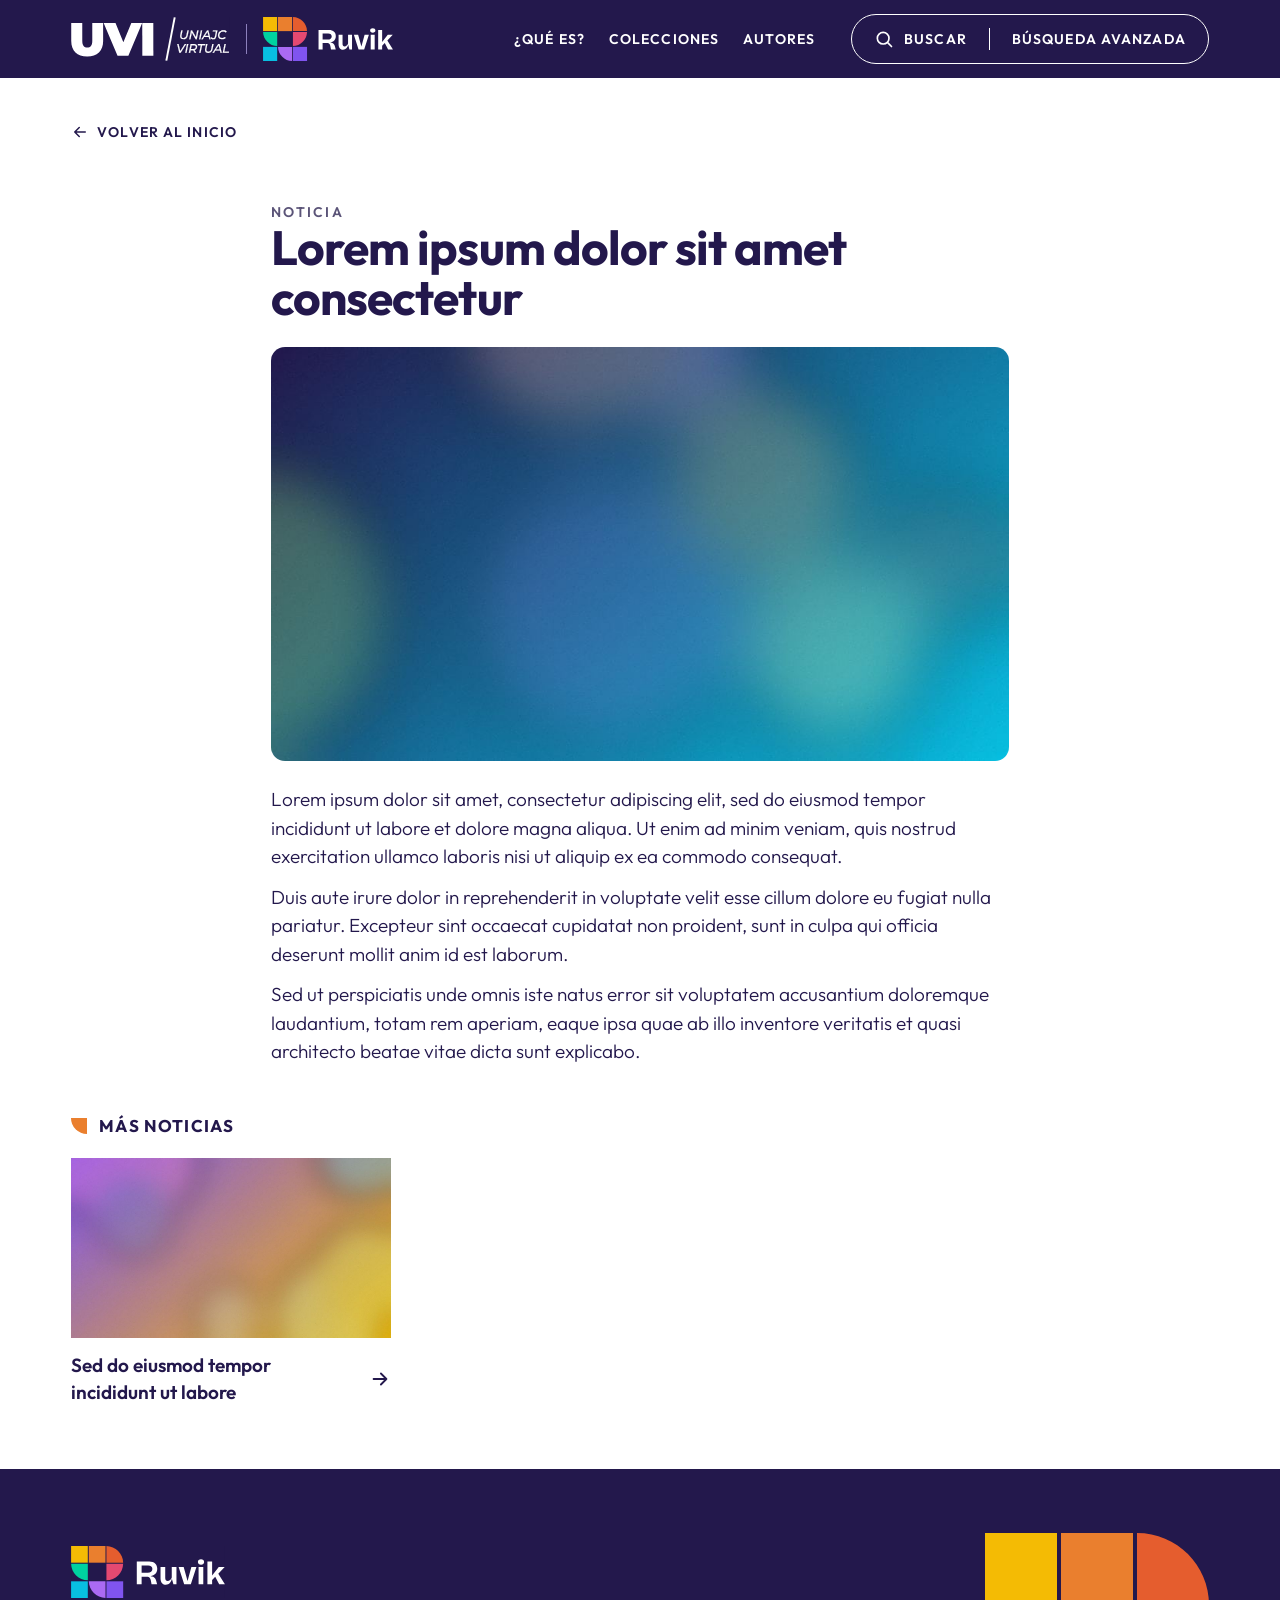
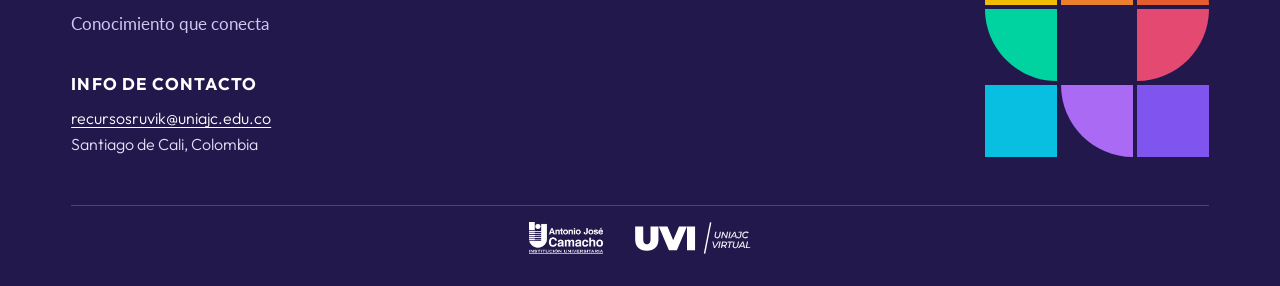
==== docs/articulo.html @ 5bba22bc "adding more views" ====
<!doctype html>
<html lang="es">
<head>
  <meta charset="utf-8">
  <meta name="viewport" content="width=device-width, initial-scale=1">
  <title>Artículo · RUVIK</title>
  <meta name="theme-color" content="#23184c">
  <link rel="icon" href="assets/img/mosaic-footer.svg" type="image/svg+xml">
  <link rel="preconnect" href="https://fonts.googleapis.com">
  <link rel="preconnect" href="https://fonts.gstatic.com" crossorigin>
  <link rel="stylesheet" href="https://fonts.googleapis.com/css2?family=Lato:wght@400&family=Outfit:wght@300;400;500;600;700&display=swap">
  <link rel="stylesheet" href="css/tokens.css">
  <link rel="stylesheet" href="css/base.css">
  <link rel="stylesheet" href="css/components.css">
  <link rel="stylesheet" href="css/layout.css">
  <link rel="stylesheet" href="css/paginas.css">
  <script src="js/recursos.js"></script>
  <script src="js/paginas.js" defer></script>
</head>
<body data-page="articulo">
  <a class="skip-link" href="#contenido">Saltar al contenido</a>
  <div id="slot-header"></div>

  <main class="page" id="contenido"><div id="articulo" style="display:contents"></div></main>

  <div id="slot-footer"></div>
</body>
</html>
---- docs/css/tokens.css ----
/* ==========================================================================
   RUVIK · Design tokens
   Fuente: Figma "RUVIK Home" → página Fundamentos (variables y estilos de texto).
   Los nombres siguen las variables de Figma: brand/navy → --brand-navy.
   ========================================================================== */

:root {
  /* ---------- Color · brand ---------- */
  --brand-navy: #23184c;
  --brand-violet: #8054ef;
  --brand-yellow: #f4bb04;
  --brand-mint: #00d2a0;
  --brand-cyan: #08bfe1;
  --brand-orange: #ea7f2e;
  --brand-pink: #e44971;
  --brand-lilac: #aa6af4;
  --brand-red-orange: #e55d2e;
  --brand-blue: #4a4cf4;

  /* ---------- Color · neutral ---------- */
  --neutral-white: #ffffff;
  --neutral-white-12: rgb(255 255 255 / 0.12);
  --neutral-divider: #dad4f0;
  --neutral-divider-dark: #4c3f86;
  --neutral-dot: #8c80bc;
  --neutral-text-secondary: #5b5478;
  --neutral-text-on-dark: #e6e0fa;
  --neutral-tagline: #cfc8f0;

  /* ---------- Color · surface ---------- */
  --surface-lilac: #f3f0fd;
  --surface-mosaic: #e9e4f9;

  /* ---------- Color · semantic aliases ---------- */
  --color-text: var(--brand-navy);
  --color-bg: var(--neutral-white);
  --color-accent: var(--brand-violet);
  --focus-ring: var(--brand-blue);          /* sobre fondos claros */
  --focus-ring-on-dark: var(--brand-yellow); /* sobre fondos oscuros */

  /* ---------- Tipografía · familias ---------- */
  --font-sans: "Outfit", system-ui, -apple-system, "Segoe UI", Roboto, sans-serif;
  --font-tagline: "Lato", system-ui, -apple-system, "Segoe UI", Roboto, sans-serif;

  /* ---------- Tipografía · pesos ---------- */
  --fw-light: 300;
  --fw-regular: 400;
  --fw-medium: 500;
  --fw-semibold: 600;
  --fw-bold: 700;

  /* ---------- Tipografía · estilos (tamaño / interlineado / tracking) ----------
     Figma expresa el letter-spacing en %, aquí en em (7% → .07em).
     Display/H1 escala de 40px (móvil) a 64px (≥1440). */
  --fs-display-h1: clamp(2.5rem, 1.4rem + 3.4vw, 4rem);      /* 64 */
  --lh-display-h1: 1.047;                                     /* 67/64 */
  --ls-display-h1: -0.02em;

  /* Título de recurso: 32px (móvil) a 48px (≥1440). Medido sobre capturas de Figma. */
  --fs-display-h2: clamp(2rem, 1.55rem + 1.4vw, 3rem);        /* 48 */
  --lh-display-h2: 1.15;
  --ls-display-h2: -0.02em;

  --fs-heading-collection: 1.3125rem;                         /* 21 */
  --lh-heading-collection: 1.4;                               /* 29.4 */
  --ls-heading-collection: 0.05em;

  --fs-heading-section: 1.0625rem;                            /* 17 */
  --lh-heading-section: 1.5rem;                               /* 24 */
  --ls-heading-section: 0.07em;

  --fs-heading-eyebrow: 0.875rem;                             /* 14 */
  --lh-heading-eyebrow: 1.25rem;                              /* 20 */
  --ls-heading-eyebrow: 0.16em;

  --fs-body-lead: clamp(1.0625rem, 1rem + 0.25vw, 1.1875rem); /* 19 */
  --lh-body-lead: 1.5;                                        /* 28.5 */

  --fs-body-tile: 1.25rem;                                    /* 20 */
  --lh-body-tile: 1.5rem;                                     /* 24 */

  --fs-body-card-title: 1.1875rem;                            /* 19 */
  --lh-body-card-title: 1.4;                                  /* 26.6 */

  --fs-body-faq: 1.0625rem;                                   /* 17 */
  --lh-body-faq: 1.4;                                         /* 23.8 */

  --fs-body-default: 1rem;                                    /* 16 */
  --lh-body-default: 1.4;                                     /* 22.4 */

  --fs-body-small: 0.875rem;                                  /* 14 */
  --lh-body-small: 1.4;                                       /* 19.6 */

  --fs-body-caption: 0.8125rem;                               /* 13 */
  --lh-body-caption: 1.45;

  --fs-body-contact: 1rem;                                    /* 16 */
  --lh-body-contact: 1.6;                                     /* 25.6 */

  --fs-body-tagline: 1.0625rem;                               /* 17 */
  --lh-body-tagline: 1.5rem;                                  /* 24 */

  --fs-label-button: 0.875rem;                                /* 14 */
  --lh-label-button: 1.25rem;                                 /* 20 */
  --ls-label-button: 0.08em;

  --fs-label-cta: 1rem;                                       /* 16 */
  --lh-label-cta: 1.4;                                        /* 22.4 */

  /* ---------- Espaciado ---------- */
  --space-4: 4px;
  --space-6: 6px;
  --space-8: 8px;
  --space-10: 10px;
  --space-12: 12px;
  --space-14: 14px;
  --space-16: 16px;
  --space-18: 18px;
  --space-20: 20px;
  --space-22: 22px;
  --space-24: 24px;
  --space-26: 26px;
  --space-28: 28px;
  --space-32: 32px;
  --space-36: 36px;
  --space-40: 40px;
  --space-44: 44px;
  --space-48: 48px;
  --space-56: 56px;
  --space-64: 64px;
  --space-72: 72px;

  /* ---------- Radios ---------- */
  --radius-14: 14px;
  --radius-32: 32px;
  --radius-150: 150px;
  --radius-pill: 999px;

  /* ---------- Layout ---------- */
  --container-max: 1280px;                           /* 1440 - 2 × 80 */
  --gutter: clamp(16px, 5.56vw, 80px);               /* 80px a 1440 */
  --section-pad-y: clamp(40px, 5vw, 72px);           /* 72px a 1440 */
  --header-control-h: 48px;

  /* Breakpoints (referencia; CSS no permite var() en @media):
     sm 640px · md 768px · lg 1024px · xl 1280px · xxl 1440px */

  /* ---------- Movimiento ---------- */
  --duration-fast: 0.2s;
  --duration-slide: 0.3s;
  --ease: ease;
  --tile-lift: -3px;
}
---- docs/css/base.css ----
/* ==========================================================================
   RUVIK · Base: reset, tipografía y utilidades
   ========================================================================== */

*,
*::before,
*::after {
  box-sizing: border-box;
}

* {
  margin: 0;
}

html {
  -webkit-text-size-adjust: 100%;
  text-size-adjust: 100%;
}

@media (prefers-reduced-motion: no-preference) {
  html {
    scroll-behavior: smooth;
  }
}

body {
  min-height: 100vh;
  font-family: var(--font-sans);
  font-weight: var(--fw-regular);
  font-size: var(--fs-body-default);
  line-height: var(--lh-body-default);
  color: var(--color-text);
  background: var(--color-bg);
  -webkit-font-smoothing: antialiased;
  -moz-osx-font-smoothing: grayscale;
  overflow-x: hidden;
}

body.is-locked {
  overflow: hidden;
}

img,
svg {
  display: block;
  max-width: 100%;
}

button {
  font: inherit;
  color: inherit;
  background: none;
  border: 0;
  padding: 0;
  cursor: pointer;
}

a {
  color: inherit;
  text-decoration: none;
}

ul,
ol {
  list-style: none;
  padding: 0;
}

h1,
h2,
h3,
h4 {
  font-size: inherit;
  font-weight: inherit;
  overflow-wrap: break-word;
}

[hidden] {
  display: none !important;
}

/* ---------- Foco accesible ---------- */
:focus-visible {
  outline: 3px solid var(--focus-ring);
  outline-offset: 3px;
}

.on-dark {
  --focus-ring: var(--focus-ring-on-dark);
}

/* ---------- Utilidades ---------- */
.container {
  width: 100%;
  max-width: calc(var(--container-max) + 2 * var(--gutter));
  margin-inline: auto;
  padding-inline: var(--gutter);
}

.visually-hidden {
  position: absolute !important;
  width: 1px;
  height: 1px;
  padding: 0;
  margin: -1px;
  overflow: hidden;
  clip: rect(0 0 0 0);
  white-space: nowrap;
  border: 0;
}

.skip-link {
  position: absolute;
  left: var(--space-16);
  top: -100px;
  z-index: 100;
  padding: var(--space-10) var(--space-18);
  border-radius: var(--radius-14);
  background: var(--brand-yellow);
  color: var(--brand-navy);
  font-weight: var(--fw-bold);
}

.skip-link:focus {
  top: var(--space-16);
}

/* ---------- Estilos de texto (Figma → clases) ---------- */
.t-display-h1 {
  font-weight: var(--fw-bold);
  font-size: var(--fs-display-h1);
  line-height: var(--lh-display-h1);
  letter-spacing: var(--ls-display-h1);
}

.t-display-h2 {
  font-weight: var(--fw-bold);
  font-size: var(--fs-display-h2);
  line-height: var(--lh-display-h2);
  letter-spacing: var(--ls-display-h2);
}

.t-heading-collection {
  font-weight: var(--fw-bold);
  font-size: var(--fs-heading-collection);
  line-height: var(--lh-heading-collection);
  letter-spacing: var(--ls-heading-collection);
  text-transform: uppercase;
}

.t-heading-section {
  font-weight: var(--fw-bold);
  font-size: var(--fs-heading-section);
  line-height: var(--lh-heading-section);
  letter-spacing: var(--ls-heading-section);
  text-transform: uppercase;
}

.t-heading-eyebrow {
  font-weight: var(--fw-semibold);
  font-size: var(--fs-heading-eyebrow);
  line-height: var(--lh-heading-eyebrow);
  letter-spacing: var(--ls-heading-eyebrow);
}

.t-body-lead {
  font-weight: var(--fw-light);
  font-size: var(--fs-body-lead);
  line-height: var(--lh-body-lead);
}

.t-body-tile {
  font-weight: var(--fw-semibold);
  font-size: var(--fs-body-tile);
  line-height: var(--lh-body-tile);
}

.t-body-card-title {
  font-weight: var(--fw-semibold);
  font-size: var(--fs-body-card-title);
  line-height: var(--lh-body-card-title);
}

.t-body-faq {
  font-weight: var(--fw-medium);
  font-size: var(--fs-body-faq);
  line-height: var(--lh-body-faq);
}

.t-body-default {
  font-weight: var(--fw-regular);
  font-size: var(--fs-body-default);
  line-height: var(--lh-body-default);
}

.t-body-small {
  font-weight: var(--fw-regular);
  font-size: var(--fs-body-small);
  line-height: var(--lh-body-small);
}

.t-body-caption {
  font-weight: var(--fw-regular);
  font-size: var(--fs-body-caption);
  line-height: var(--lh-body-caption);
}

.t-body-contact {
  font-weight: var(--fw-light);
  font-size: var(--fs-body-contact);
  line-height: var(--lh-body-contact);
}

.t-body-tagline {
  font-family: var(--font-tagline);
  font-weight: var(--fw-regular);
  font-size: var(--fs-body-tagline);
  line-height: var(--lh-body-tagline);
}

.t-label-button {
  font-weight: var(--fw-semibold);
  font-size: var(--fs-label-button);
  line-height: var(--lh-label-button);
  letter-spacing: var(--ls-label-button);
  text-transform: uppercase;
}

.t-label-cta {
  font-weight: var(--fw-bold);
  font-size: var(--fs-label-cta);
  line-height: var(--lh-label-cta);
}
---- docs/css/components.css ----
/* ==========================================================================
   RUVIK · Componentes (Figma → página Componentes)
   ========================================================================== */

/* ---------- Mosaic/Cell ----------
   Forma por modificador, color por clase c-*. */
.cell {
  aspect-ratio: 1;
  background: var(--cell-color, transparent);
}

.cell--tl { border-top-left-radius: var(--radius-pill); }
.cell--tr { border-top-right-radius: var(--radius-pill); }
.cell--br { border-bottom-right-radius: var(--radius-pill); }
.cell--bl { border-bottom-left-radius: var(--radius-pill); }

.c-navy       { --cell-color: var(--brand-navy); }
.c-violet     { --cell-color: var(--brand-violet); }
.c-yellow     { --cell-color: var(--brand-yellow); }
.c-mint       { --cell-color: var(--brand-mint); }
.c-cyan       { --cell-color: var(--brand-cyan); }
.c-orange     { --cell-color: var(--brand-orange); }
.c-pink       { --cell-color: var(--brand-pink); }
.c-lilac      { --cell-color: var(--brand-lilac); }
.c-red-orange { --cell-color: var(--brand-red-orange); }
.c-blue       { --cell-color: var(--brand-blue); }

/* Mosaico genérico en rejilla */
.mosaic {
  display: grid;
  grid-template-columns: repeat(var(--mosaic-cols, 3), var(--mosaic-cell, 1fr));
  gap: var(--mosaic-gap, var(--space-4));
}

/* ---------- Header/Button ---------- */
.header-btn {
  display: inline-flex;
  align-items: center;
  gap: var(--space-10);
  height: var(--header-control-h);
  color: var(--neutral-white);
  white-space: nowrap;
  transition: background-color var(--duration-fast) var(--ease);
}

.header-btn:hover {
  background-color: var(--neutral-white-12);
}

.header-btn__icon {
  flex-shrink: 0;
}

/* Type=Outlined */
.header-btn--outlined {
  padding-inline: var(--space-18);
  border: 1px solid var(--neutral-white);
  border-radius: var(--radius-14);
  background-color: var(--brand-navy);
}

.header-btn--outlined:hover {
  background-color: var(--neutral-white-12);
}

.header-btn--outlined:focus-visible {
  outline-offset: 4px;
}

/* Type=Segment (dentro de .search-group) */
.search-group {
  display: flex;
  align-items: center;
  border: 1px solid var(--neutral-white);
  border-radius: var(--radius-pill);
}

.search-group__divider {
  width: 1px;
  height: 22px;
  background: var(--neutral-white);
  flex-shrink: 0;
}

.header-btn--segment {
  padding-inline: var(--space-22);
}

.header-btn--segment:first-child {
  border-radius: var(--radius-pill) 0 0 var(--radius-pill);
}

.header-btn--segment:last-child {
  border-radius: 0 var(--radius-pill) var(--radius-pill) 0;
}

/* ---------- Button/CTA ----------
   Default: amarillo · Hover: blanco · Focus: anillo brand/blue. Sin desplazamiento. */
.btn-cta {
  display: inline-flex;
  align-items: center;
  height: 50px;
  padding-inline: var(--space-28);
  border-radius: var(--radius-pill);
  background: var(--brand-yellow);
  color: var(--brand-navy);
  white-space: nowrap;
  transition: background-color var(--duration-fast) var(--ease);
}

.btn-cta:hover {
  background: var(--neutral-white);
}

.btn-cta:focus-visible {
  outline-color: var(--brand-blue);
  outline-offset: 4px;
}

/* ---------- Section title ---------- */
.section-title {
  display: flex;
  align-items: flex-start;
  gap: var(--space-12);
  color: var(--brand-navy);
}

.section-title__marker {
  flex-shrink: 0;
  width: 16px;
  margin-top: 4px;
}

.section-title__text {
  flex: 1;
  min-width: 0;
}

/* ---------- Tile (Contenido sorpresa) ---------- */
.tile {
  display: flex;
  flex-direction: column;
  justify-content: space-between;
  min-height: 198px;
  padding: var(--space-22);
  overflow: hidden;
  transition: transform var(--duration-fast) var(--ease);
}

.tile:hover {
  transform: translateY(var(--tile-lift));
}

.tile:focus-visible {
  outline-color: var(--brand-blue);
  outline-offset: 3px;
}

.tile__icon {
  display: flex;
  align-items: center;
  justify-content: center;
  width: 40px;
  height: 40px;
  border-radius: var(--radius-pill);
  flex-shrink: 0;
}

.tile--violet {
  padding-inline: var(--space-26);
  background: var(--brand-violet);
  color: var(--neutral-white);
  border-top-right-radius: var(--radius-150);
}

.tile--violet .tile__icon {
  background: var(--neutral-white);
}

.tile--yellow {
  background: var(--brand-yellow);
  color: var(--brand-navy);
  border-bottom-left-radius: var(--radius-150);
}

.tile--yellow .tile__icon {
  align-self: flex-end;
}

.tile--mint {
  background: var(--brand-mint);
  color: var(--brand-navy);
  border-bottom-right-radius: var(--radius-150);
}

.tile--yellow .tile__icon,
.tile--mint .tile__icon {
  background: var(--brand-navy);
}

/* ---------- FAQ/Item ---------- */
.faq {
  border-top: 1px solid var(--neutral-divider);
}

.faq__item {
  border-bottom: 1px solid var(--neutral-divider);
}

.faq__button {
  display: flex;
  align-items: center;
  gap: var(--space-16);
  width: 100%;
  padding-block: var(--space-20);
  text-align: left;
  color: var(--brand-navy);
  transition: color var(--duration-fast) var(--ease);
}

.faq__button:hover {
  color: var(--brand-violet);
}

.faq__question {
  flex: 1;
  min-width: 0;
}

.faq__icon {
  flex-shrink: 0;
}

.faq__icon--minus,
.faq__button[aria-expanded="true"] .faq__icon--plus {
  display: none;
}

.faq__button[aria-expanded="true"] .faq__icon--minus {
  display: block;
}

.faq__answer {
  padding-bottom: var(--space-20);
  color: var(--neutral-text-secondary);
}

/* ---------- Card/News ---------- */
.card-news {
  display: flex;
  flex-direction: column;
  gap: var(--space-14);
  color: var(--brand-navy);
}

.card-news__image {
  --mosaic-cols: 3;
  background: var(--surface-mosaic);
}

img.card-news__image {
  display: block;
  width: 100%;
  height: auto;
  aspect-ratio: 16 / 9;
  object-fit: cover;
}

.card-news__row {
  display: flex;
  align-items: center;
  justify-content: space-between;
  gap: var(--space-12);
}

.card-news__title {
  flex: 1;
  min-width: 0;
  transition: color var(--duration-fast) var(--ease);
}

.arrow {
  position: relative;
  flex-shrink: 0;
  width: 22px;
  height: 22px;
}

.arrow img {
  position: absolute;
  inset: 0;
  transition: opacity var(--duration-fast) var(--ease), transform var(--duration-fast) var(--ease);
}

.arrow__hover {
  opacity: 0;
}

.card-news:hover .card-news__title,
.card-collection:hover .card-collection__title {
  color: var(--brand-violet);
}

.card-news:hover .arrow__default {
  opacity: 0;
}

.card-news:hover .arrow__hover {
  opacity: 1;
}

.card-news:hover .arrow img {
  transform: translateX(3px);
}

/* ---------- Card/Collection ----------
   Hover: solo el título cambia a brand/violet. */
.card-collection {
  display: flex;
  flex-direction: column;
  gap: var(--space-18);
  color: var(--brand-navy);
}

.card-collection__image {
  --mosaic-cols: 4;
  background: var(--surface-mosaic);
}

.card-collection__text {
  display: flex;
  flex-direction: column;
  gap: var(--space-6);
}

.card-collection__title {
  transition: color var(--duration-fast) var(--ease);
}

.card-collection__desc {
  color: var(--neutral-text-secondary);
}

/* ---------- Menú lateral ---------- */
.menu {
  position: fixed;
  inset: 0;
  z-index: 50;
}

.menu__scrim {
  position: absolute;
  inset: 0;
  width: 100%;
  background: var(--brand-navy);
  opacity: 0.6;
  cursor: default;
}

.menu__panel {
  position: absolute;
  inset-block: 0;
  left: 0;
  display: flex;
  flex-direction: column;
  gap: var(--space-24);
  width: min(400px, 100%);
  padding: var(--space-24) var(--space-32) var(--space-32);
  overflow-y: auto;
  background: var(--brand-navy);
  color: var(--neutral-white);
}

@media (prefers-reduced-motion: no-preference) {
  .menu:not([hidden]) .menu__panel {
    animation: menu-in var(--duration-slide) var(--ease);
  }

  .menu:not([hidden]) .menu__scrim {
    animation: scrim-in var(--duration-slide) var(--ease);
  }
}

@keyframes menu-in {
  from { transform: translateX(-24px); opacity: 0; }
}

@keyframes scrim-in {
  from { opacity: 0; }
}

.menu__top {
  display: flex;
  align-items: center;
  justify-content: space-between;
}

.menu__close {
  display: flex;
  align-items: center;
  justify-content: center;
  width: 44px;
  height: 44px;
  border: 1px solid var(--neutral-white);
  border-radius: var(--radius-14);
  transition: background-color var(--duration-fast) var(--ease);
}

.menu__close:hover {
  background: var(--neutral-white-12);
}

.menu__items {
  display: flex;
  flex-direction: column;
  gap: var(--space-4);
}

.menu__link {
  display: block;
  padding: var(--space-14) var(--space-16);
  border-radius: var(--radius-14);
  transition: background-color var(--duration-fast) var(--ease);
}

.menu__link:hover {
  background: var(--neutral-white-12);
}

button.menu__link {
  width: 100%;
  text-align: left;
}

/* ---------- Modal de búsqueda ----------
   Superficie blanca con radio 32, igual que las tarjetas del hero; el resultado
   vacío usa surface/lilac y un mosaico de marca. */
.search-modal {
  position: fixed;
  inset: 0;
  z-index: 60;
  display: flex;
  justify-content: center;
  align-items: flex-start;
  padding: var(--space-16);
  overflow-y: auto;
}

.search-modal__scrim {
  position: fixed;
  inset: 0;
  background: var(--brand-navy);
  opacity: 0.6;
}

.search-modal__dialog {
  position: relative;
  display: flex;
  flex-direction: column;
  gap: var(--space-20);
  width: min(720px, 100%);
  margin-top: clamp(0px, 10vh, 120px);
  padding: var(--space-20);
  border-radius: var(--radius-32);
  background: var(--neutral-white);
  color: var(--brand-navy);
}

@media (min-width: 640px) {
  .search-modal__dialog {
    padding: var(--space-28);
  }
}

@media (prefers-reduced-motion: no-preference) {
  .search-modal:not([hidden]) .search-modal__dialog {
    animation: search-in var(--duration-slide) var(--ease);
  }

  .search-modal:not([hidden]) .search-modal__scrim {
    animation: scrim-in var(--duration-slide) var(--ease);
  }
}

@keyframes search-in {
  from { transform: translateY(-12px); opacity: 0; }
}

.search-modal__top {
  display: flex;
  align-items: center;
  justify-content: space-between;
  gap: var(--space-16);
}

.search-modal__top .section-title {
  align-items: center;
}

.search-modal__top .section-title__marker {
  margin-top: 0;
}

.search-modal__close {
  display: flex;
  align-items: center;
  justify-content: center;
  flex-shrink: 0;
  width: 44px;
  height: 44px;
  border: 1px solid var(--neutral-divider);
  border-radius: var(--radius-14);
  transition: background-color var(--duration-fast) var(--ease);
}

.search-modal__close:hover {
  background: var(--surface-lilac);
}

.search-form {
  display: flex;
  flex-wrap: wrap;
  gap: var(--space-12);
}

.search-field {
  display: flex;
  flex: 1 1 220px;
  align-items: center;
  gap: var(--space-10);
  min-width: 0;
  height: 50px;
  padding-inline: var(--space-20);
  border: 1px solid var(--neutral-divider);
  border-radius: var(--radius-pill);
  background: var(--surface-lilac);
  cursor: text;
  transition: border-color var(--duration-fast) var(--ease);
}

.search-field:hover {
  border-color: var(--neutral-dot);
}

.search-field:focus-within {
  border-color: var(--brand-violet);
  outline: 3px solid var(--focus-ring);
  outline-offset: 2px;
}

.search-field img {
  flex-shrink: 0;
}

.search-field__input {
  flex: 1;
  min-width: 0;
  height: 100%;
  border: 0;
  background: transparent;
  color: var(--brand-navy);
  font-family: inherit;
}

.search-field__input:focus {
  outline: none;
}

.search-field__input::placeholder {
  color: var(--neutral-text-secondary);
  opacity: 1;
}

.search-field__input::-webkit-search-cancel-button {
  cursor: pointer;
}

.search-form .btn-cta {
  justify-content: center;
  flex: 0 0 auto;
}

/* En superficie clara, el hover blanco del CTA no contrasta: se usa navy */
.search-form .btn-cta:hover {
  background: var(--brand-navy);
  color: var(--neutral-white);
}

@media (max-width: 479px) {
  .search-form .btn-cta {
    flex: 1 1 100%;
  }

  .search-result__body {
    flex-direction: column;
    align-items: flex-start;
    gap: var(--space-14);
  }
}

.search-modal__hint {
  margin-top: calc(-1 * var(--space-8));
  padding-inline: var(--space-20);
  color: var(--neutral-text-secondary);
}

.search-modal__hint.is-error {
  color: var(--brand-red-orange);
}

.search-result__body {
  display: flex;
  align-items: center;
  gap: var(--space-20);
  padding: var(--space-20);
  border-radius: var(--radius-14);
  background: var(--surface-lilac);
}

.search-result__mosaic {
  --mosaic-cols: 2;
  --mosaic-cell: 28px;
  flex-shrink: 0;
}

.search-result__text {
  display: flex;
  flex-direction: column;
  gap: var(--space-4);
  min-width: 0;
}

.search-result__title {
  overflow-wrap: anywhere;
}

.search-result__query {
  color: var(--brand-violet);
}

.search-result__desc {
  color: var(--neutral-text-secondary);
}

@media (prefers-reduced-motion: no-preference) {
  .search-result__body:not([hidden]) {
    animation: search-in var(--duration-fast) var(--ease);
  }
}
---- docs/css/layout.css ----
/* ==========================================================================
   RUVIK · Layout de la Home y responsive (mobile-first)
   Breakpoints: sm 640 · md 768 · lg 1024 · xl 1280
   El diseño de Figma (1440) corresponde al tramo ≥1280.
   ========================================================================== */

/* ---------- Header ---------- */
.site-header {
  background: var(--brand-navy);
  color: var(--neutral-white);
}

.site-header__inner {
  display: flex;
  align-items: center;
  justify-content: space-between;
  gap: var(--space-12);
  padding-block: var(--space-14);
}

.site-header__left {
  display: flex;
  align-items: center;
  gap: var(--space-12);
  min-width: 0;
}

.site-header__logos {
  display: flex;
  align-items: center;
  gap: var(--space-16);
}

.site-header__logos img {
  height: 40px;
  width: auto;
}

.site-header__divider {
  width: 1px;
  height: 30px;
  background: var(--neutral-dot);
}

/* Móvil: botones solo con icono, sólo logo RUVIK, búsqueda avanzada al menú */
.site-header__logo-uniajc,
.site-header__divider,
.search-group__advanced,
.search-group__divider {
  display: none;
}

.header-btn__label {
  position: absolute;
  width: 1px;
  height: 1px;
  overflow: hidden;
  clip: rect(0 0 0 0);
  white-space: nowrap;
}

.site-header .header-btn--outlined,
.site-header .header-btn--segment {
  --header-control-h: 44px;
  justify-content: center;
  width: 44px;
  padding-inline: 0;
}

.site-header .header-btn--segment {
  border-radius: var(--radius-pill);
}

.search-group {
  border-radius: var(--radius-pill);
}

@media (min-width: 640px) {
  .site-header__left {
    gap: var(--space-20);
  }

  .site-header__logos img {
    height: 44px;
  }

  .header-btn__label {
    position: static;
    width: auto;
    height: auto;
    overflow: visible;
    clip: auto;
  }

  .site-header .header-btn--outlined,
  .site-header .header-btn--segment {
    --header-control-h: 48px;
    width: auto;
  }

  .site-header .header-btn--outlined {
    padding-inline: var(--space-18);
  }

  .site-header .header-btn--segment {
    padding-inline: var(--space-22);
  }
}

@media (min-width: 1024px) {
  .site-header__logo-uniajc,
  .site-header__divider,
  .search-group__advanced,
  .search-group__divider {
    display: block;
  }

  .search-group__advanced {
    display: inline-flex;
  }

  .site-header .header-btn--segment:first-child {
    border-radius: var(--radius-pill) 0 0 var(--radius-pill);
  }

  .site-header .header-btn--segment:last-child {
    border-radius: 0 var(--radius-pill) var(--radius-pill) 0;
  }

  .menu__item--mobile {
    display: none;
  }
}

/* ---------- Hero + Contenido sorpresa ---------- */
.hero-section {
  display: grid;
  grid-template-columns: minmax(0, 1fr);
  gap: var(--space-24);
  padding-top: var(--space-32);
}

/* Hero (carrusel) */
.hero {
  --hero-cell: 52px;
  --mosaic-cell: var(--hero-cell);
  --mosaic-gap: var(--space-6);
  position: relative;
  display: flex;
  flex-direction: column;
  overflow: hidden;
  border-radius: var(--radius-32);
  background: var(--brand-navy);
  color: var(--neutral-white);
}

.hero__body {
  display: flex;
  flex: 1;
  flex-direction: column;
  justify-content: center;
  gap: var(--space-32);
  min-width: 0;
  padding: var(--space-40) var(--space-24) var(--space-24);
}

/* Las diapositivas se apilan en la misma celda: la altura es la de la mayor */
.hero__slides {
  display: grid;
}

.hero__slide {
  grid-area: 1 / 1;
  display: flex;
  flex-direction: column;
  align-items: flex-start;
  gap: var(--space-32);
  opacity: 0;
  visibility: hidden;
  transition:
    opacity var(--duration-slide) var(--ease),
    visibility 0s linear var(--duration-slide);
}

.hero__slide.is-active {
  opacity: 1;
  visibility: visible;
  transition: opacity var(--duration-slide) var(--ease);
}

.hero__copy {
  display: flex;
  flex-direction: column;
  gap: var(--space-22);
}

.hero__titleblock {
  display: flex;
  flex-direction: column;
  gap: var(--space-18);
}

.hero__eyebrow {
  display: flex;
  align-items: center;
  gap: var(--space-10);
  color: var(--brand-lilac);
}

.hero__marker {
  width: 14px;
  height: 14px;
  background: var(--brand-yellow);
  border-top-right-radius: var(--radius-pill);
}

.hero__text {
  color: var(--neutral-text-on-dark);
  max-width: 34ch;
}

.hero__dots {
  display: flex;
  align-items: center;
  gap: var(--space-8);
}

/* Área táctil de 24px con punto visual de 10px */
.hero__dot {
  position: relative;
  width: 10px;
  height: 10px;
  border-radius: var(--radius-pill);
  background: var(--neutral-dot);
  transition: width var(--duration-slide) var(--ease), background-color var(--duration-slide) var(--ease);
}

.hero__dot::before {
  content: "";
  position: absolute;
  inset: -7px -3px;
}

.hero__dot:hover {
  background: var(--neutral-text-on-dark);
}

.hero__dot[aria-current="true"] {
  width: 32px;
  background: var(--brand-yellow);
}

.hero__mosaics {
  display: grid;
  align-self: flex-end;
  flex-shrink: 0;
}

.hero__mosaic {
  grid-area: 1 / 1;
  opacity: 0;
  transition: opacity var(--duration-slide) var(--ease);
}

.hero__mosaic.is-active {
  opacity: 1;
}

/* Contenido sorpresa */
.surprise {
  display: flex;
  flex-direction: column;
  gap: var(--space-20);
  padding: var(--space-20);
  border-radius: var(--radius-32);
  background: var(--surface-lilac);
}

.surprise__heading {
  display: flex;
  flex-direction: column;
  gap: var(--space-4);
}

.surprise__sub {
  color: var(--neutral-text-secondary);
}

.surprise__tiles {
  display: grid;
  grid-template-columns: repeat(2, minmax(0, 1fr));
  gap: var(--space-6);
}

.tile--violet {
  grid-column: 1 / -1;
}

@media (max-width: 399px) {
  .tile--yellow,
  .tile--mint {
    padding: var(--space-16);
  }

  .tile .t-body-tile {
    font-size: 1.125rem;
  }
}

@media (min-width: 640px) {
  .hero {
    --hero-cell: 64px;
    flex-direction: row;
    align-items: flex-end;
    min-height: 420px;
  }

  .hero__body {
    gap: var(--space-44);
    padding: var(--space-48) var(--space-24) var(--space-48) var(--space-40);
  }

  .surprise {
    padding: var(--space-28);
  }
}

@media (min-width: 1024px) {
  .hero-section {
    grid-template-columns: minmax(0, 749fr) minmax(0, 507fr);
  }

  .hero {
    --hero-cell: clamp(56px, 6.1vw, 88px);
    min-height: 526px;
  }

  .hero__body {
    padding: var(--space-56) var(--space-24) var(--space-56) var(--space-56);
  }
}

/* ---------- FAQ · Noticias · Experiencias ---------- */
.content-grid {
  display: grid;
  grid-template-columns: minmax(0, 1fr);
  gap: var(--space-48) var(--space-40);
  padding-block: var(--section-pad-y);
}

.content-block {
  display: flex;
  flex-direction: column;
  gap: var(--space-20);
}

.card-list {
  display: grid;
  gap: var(--space-28);
}

@media (min-width: 640px) {
  .content-grid {
    grid-template-columns: repeat(2, minmax(0, 1fr));
  }

  .content-block--faq {
    grid-column: 1 / -1;
  }

  /* Alinea las tarjetas aunque un título ocupe dos líneas */
  .content-block .section-title {
    min-height: 48px;
  }

  .content-block--faq .section-title {
    min-height: 0;
  }
}

@media (min-width: 1280px) {
  .content-grid {
    grid-template-columns: minmax(0, 353fr) minmax(0, 423.5fr) minmax(0, 423.5fr);
  }

  .content-block--faq {
    grid-column: auto;
  }

  .content-block--faq .section-title {
    min-height: 48px;
  }
}

/* ---------- Colecciones ---------- */
.collections {
  padding-block: var(--section-pad-y);
  background: var(--surface-lilac);
}

.collections .container {
  display: flex;
  flex-direction: column;
  gap: var(--space-20);
}

.collections__grid {
  display: grid;
  grid-template-columns: minmax(0, 1fr);
  gap: var(--space-40) var(--space-32);
}

@media (min-width: 768px) {
  .collections__grid {
    grid-template-columns: repeat(2, minmax(0, 1fr));
  }
}

/* ---------- Footer ---------- */
.site-footer {
  background: var(--brand-navy);
  color: var(--neutral-white);
}

.site-footer__main {
  display: flex;
  flex-direction: column;
  gap: var(--space-40);
  padding-top: var(--space-48);
  padding-bottom: var(--space-40);
}

.site-footer__info {
  display: flex;
  flex-direction: column;
  gap: var(--space-36);
}

.site-footer__brand {
  display: flex;
  flex-direction: column;
  gap: var(--space-14);
}

.site-footer__brand img {
  width: 154px;
  height: auto;
}

.site-footer__tagline {
  color: var(--neutral-tagline);
}

.site-footer__contact {
  display: flex;
  flex-direction: column;
  gap: var(--space-10);
}

.site-footer__lines {
  display: flex;
  flex-direction: column;
  font-style: normal;
  color: var(--neutral-text-on-dark);
}

.site-footer__mail {
  color: var(--neutral-white);
  text-decoration: underline;
  text-underline-offset: 3px;
  overflow-wrap: anywhere;
}

.site-footer__mail:hover {
  color: var(--brand-yellow);
}

.site-footer__mosaic {
  width: 152px;
  height: auto;
  align-self: flex-start;
}

.site-footer__bottom {
  padding-bottom: var(--space-32);
}

.site-footer__logos {
  display: flex;
  flex-wrap: wrap;
  align-items: center;
  justify-content: center;
  gap: var(--space-24) var(--space-32);
  padding-top: var(--space-16);
  border-top: 1px solid var(--neutral-divider-dark);
}

.site-footer__logos img {
  height: 32px;
  width: auto;
}

@media (min-width: 768px) {
  .site-footer__main {
    flex-direction: row;
    align-items: flex-end;
    justify-content: space-between;
    padding-top: var(--space-64);
    padding-bottom: var(--space-48);
  }

  .site-footer__mosaic {
    width: 188px;
    align-self: auto;
  }
}

@media (min-width: 1024px) {
  .site-footer__mosaic {
    width: 224px;
  }
}
---- docs/css/paginas.css ----
/* ==========================================================================
   RUVIK · Páginas internas (Búsqueda, Recurso, Visualizador)
   Reutiliza tokens.css, base.css y components.css. Solo agrega lo propio de estas vistas.
   ========================================================================== */

.muted { color: var(--neutral-text-secondary); }

main.page { padding-block: var(--space-32) var(--section-pad-y); display: flex; flex-direction: column; gap: var(--space-48); }

.page-top, .viewer-head { display: flex; flex-direction: column; gap: var(--space-12); }

.back-link {
  display: inline-flex; align-items: center; gap: var(--space-8);
  align-self: flex-start; min-height: 44px; color: var(--brand-navy);
}
.back-link:hover { color: var(--brand-violet); }
.back-link__icon { transform: rotate(180deg); }

.link-quiet { color: var(--brand-navy); text-decoration: underline; text-underline-offset: 4px; }
.link-quiet:hover { color: var(--brand-violet); }

/* Botones sobre fondo claro */
.btn-cta--violet { background: var(--brand-violet); color: var(--neutral-white); }
.btn-cta--violet:hover { background: var(--brand-navy); }
.btn-cta--navy { background: var(--brand-navy); color: var(--neutral-white); }
.btn-cta--navy:hover { background: var(--brand-violet); }
.btn-cta--violet:focus-visible, .btn-cta--navy:focus-visible { outline-color: var(--brand-blue); }

.btn-outline {
  display: inline-flex; align-items: center; justify-content: center;
  min-height: 44px; padding-inline: var(--space-20);
  border: 1px solid var(--brand-navy); border-radius: var(--radius-pill);
  color: var(--brand-navy); background: var(--neutral-white);
  transition: background-color var(--duration-fast) var(--ease);
}
.btn-outline:hover { background: var(--surface-lilac); }

.badge {
  display: inline-flex; align-items: center; min-height: 32px; padding-inline: var(--space-12);
  border-radius: var(--radius-pill); background: var(--brand-mint); color: var(--brand-navy);
  font-weight: var(--fw-semibold);
}

.panel { padding: var(--space-24); border-radius: var(--radius-14); background: var(--surface-lilac); display: flex; flex-direction: column; gap: var(--space-16); }
.prose { display: flex; flex-direction: column; gap: var(--space-12); max-width: 70ch; }

/* ---------- Búsqueda ---------- */
.search-page-head { display: flex; flex-direction: column; gap: var(--space-20); }
.search-bar { display: flex; flex-wrap: wrap; gap: var(--space-12); }
.search-bar .btn-cta { background: var(--brand-yellow); }
.search-bar .btn-cta:hover { background: var(--brand-navy); color: var(--neutral-white); }

.results-layout { display: grid; gap: var(--space-32); }
@media (min-width: 900px) { .results-layout { grid-template-columns: 280px 1fr; align-items: start; } }

.filters { display: flex; flex-direction: column; gap: var(--space-16); }
.filters label { display: flex; flex-direction: column; gap: var(--space-6); }
.select {
  height: 48px; padding-inline: var(--space-14); border: 1px solid var(--neutral-divider);
  border-radius: var(--radius-14); background: var(--neutral-white); color: var(--brand-navy); font: inherit;
}
.select:hover { border-color: var(--neutral-dot); }
.filters__clear { align-self: flex-start; }

.results-head { display: flex; align-items: center; justify-content: space-between; margin-bottom: var(--space-20); }

.card-result { gap: var(--space-8); }
.card-result .card-news__image { --mosaic-cell: 1fr; max-height: 220px; overflow: hidden; }
.card-result .card-news__image .cell { aspect-ratio: auto; height: 100%; min-height: 56px; }
.card-result__meta, .card-result__faculty { color: var(--neutral-text-secondary); }
.results-grid { display: grid; gap: var(--space-32) var(--space-24); grid-template-columns: repeat(auto-fill, minmax(240px, 1fr)); }

.empty {
  display: flex; flex-wrap: wrap; align-items: center; gap: var(--space-20);
  margin-top: var(--space-16); padding: var(--space-20); border-radius: var(--radius-14); background: var(--surface-lilac);
}
.empty > div:not(.mosaic) { flex: 1 1 260px; display: flex; flex-direction: column; gap: var(--space-4); }
.empty__mosaic { --mosaic-cols: 2; --mosaic-cell: 28px; flex-shrink: 0; }
.empty__q { color: var(--brand-violet); }

/* ---------- Recurso ---------- */
.resource-hero { display: grid; gap: var(--space-32); }
@media (min-width: 900px) { .resource-hero { grid-template-columns: minmax(280px, 440px) 1fr; align-items: start; gap: var(--space-56); } }
.resource-hero__image { --mosaic-cols: 3; align-self: start; --mosaic-gap: var(--space-4); background: var(--surface-mosaic); width: 100%; }
.resource-hero__info { display: flex; flex-direction: column; gap: var(--space-20); }
.resource-hero__type { color: var(--neutral-text-secondary); text-transform: uppercase; }
.resource-hero__title { font-size: clamp(2rem, 1.2rem + 2.4vw, 3rem); }
.resource-hero__actions { display: flex; flex-wrap: wrap; align-items: center; gap: var(--space-20); }

.chips { display: flex; flex-wrap: wrap; gap: var(--space-8); }
.chip { display: inline-flex; align-items: center; min-height: 32px; padding-inline: var(--space-12); border: 1px solid var(--neutral-divider-dark); border-radius: var(--radius-pill); color: var(--brand-navy); }
.chip:hover { background: var(--surface-lilac); border-color: var(--brand-violet); }

.panels { display: grid; gap: var(--space-24); }
@media (min-width: 900px) { .panels { grid-template-columns: 1fr 1fr; } }

.ficha-grid { display: grid; gap: var(--space-32); }
@media (min-width: 900px) { .ficha-grid { grid-template-columns: 1.4fr 1fr; align-items: start; } }
.ficha-block { display: flex; flex-direction: column; gap: var(--space-16); }
.ficha { display: flex; flex-direction: column; }
.ficha__row { display: grid; grid-template-columns: 130px 1fr; gap: var(--space-12); padding-block: var(--space-10); border-bottom: 1px solid var(--neutral-divider); }
.ficha__row dt { color: var(--neutral-text-secondary); }
.ficha__row dd { margin: 0; overflow-wrap: anywhere; }

main.page section.container:not(.resource-hero):not(.panels):not(.ficha-grid) { display: flex; flex-direction: column; gap: var(--space-20); }

.comment-form { display: flex; flex-wrap: wrap; gap: var(--space-12); align-items: flex-start; }
.comment-form__field {
  flex: 1 1 320px; min-height: 96px; padding: var(--space-14) var(--space-20);
  border: 1px solid var(--neutral-divider); border-radius: var(--radius-14); background: var(--surface-lilac);
  color: var(--brand-navy); font: inherit; resize: vertical;
}
.comment-form__field:focus { outline: 3px solid var(--focus-ring); outline-offset: 2px; border-color: var(--brand-violet); }
.comments { display: flex; flex-direction: column; gap: var(--space-12); }
.comment { padding: var(--space-16); border-radius: var(--radius-14); background: var(--surface-lilac); }

.related { display: grid; gap: var(--space-24); grid-template-columns: repeat(auto-fill, minmax(240px, 320px)); }

/* ---------- Visualizador ---------- */
.viewer { display: grid; gap: var(--space-24); }
@media (min-width: 1024px) { .viewer { grid-template-columns: 1fr 360px; align-items: start; } }
.viewer__main { display: flex; flex-direction: column; gap: var(--space-12); min-width: 0; }
.viewer__bar { display: flex; flex-wrap: wrap; align-items: center; gap: var(--space-10); }
.viewer__stage {
  position: relative; width: 100%; aspect-ratio: 16 / 10; min-height: 360px;
  border-radius: var(--radius-14); overflow: hidden; background: var(--surface-mosaic);
}
.viewer__stage:fullscreen { aspect-ratio: auto; border-radius: 0; }
.viewer__frame { position: absolute; inset: 0; width: 100%; height: 100%; border: 0; }
.viewer__side { display: flex; flex-direction: column; gap: var(--space-24); }
.files { display: flex; flex-direction: column; gap: var(--space-16); }
.file { display: flex; flex-direction: column; gap: var(--space-12); padding: var(--space-16); border-radius: var(--radius-14); background: var(--neutral-white); }
.file__row { display: flex; gap: var(--space-12); align-items: center; }
.file__thumb { --mosaic-cols: 2; --mosaic-cell: 22px; --mosaic-gap: 2px; flex-shrink: 0; }

/* ---------- Noticia / experiencia ---------- */
.article { display: flex; flex-direction: column; gap: var(--space-24); max-width: 880px; }
.article__title { font-size: clamp(2rem, 1.2rem + 2.4vw, 3rem); }
.article__image { width: 100%; height: auto; aspect-ratio: 16 / 9; object-fit: cover; border-radius: var(--radius-14); }

/* ---------- Navegación del header (páginas internas) ---------- */
.site-nav { display: none; align-items: center; gap: var(--space-24); margin-left: auto; margin-right: var(--space-24); color: var(--neutral-white); }
.site-nav a { display: inline-flex; align-items: center; min-height: 44px; }
.site-nav a:hover { text-decoration: underline; text-underline-offset: 6px; }
@media (min-width: 1024px) { .site-nav { display: flex; } }

/* ---------- Colecciones, autores, qué es ---------- */
.page-top .collections__grid, main.page .collections__grid { display: grid; gap: var(--space-32) var(--space-24); grid-template-columns: repeat(auto-fill, minmax(260px, 1fr)); }
.authors { display: grid; gap: var(--space-16); grid-template-columns: repeat(auto-fill, minmax(300px, 1fr)); }
.author-card { display: flex; align-items: center; gap: var(--space-16); padding: var(--space-16); border-radius: var(--radius-14); background: var(--surface-lilac); color: var(--brand-navy); }
.author-card > div { flex: 1; min-width: 0; }
.author-card:hover h3 { color: var(--brand-violet); }
.author-card:hover .arrow__default { opacity: 0; }
.author-card:hover .arrow__hover { opacity: 1; }
.avatar { --mosaic-cols: 2; --mosaic-cell: 36px; --mosaic-gap: 3px; flex-shrink: 0; }
.author-head { display: flex; flex-wrap: wrap; align-items: flex-start; gap: var(--space-32); }
.author-head .avatar { --mosaic-cell: 64px; }
.author-head .prose { flex: 1 1 320px; }
.about-hero { display: flex; flex-direction: column; gap: var(--space-20); align-items: flex-start; }
.steps { display: grid; gap: var(--space-16); grid-template-columns: repeat(auto-fit, minmax(240px, 1fr)); }
.steps__n { color: var(--brand-violet); }
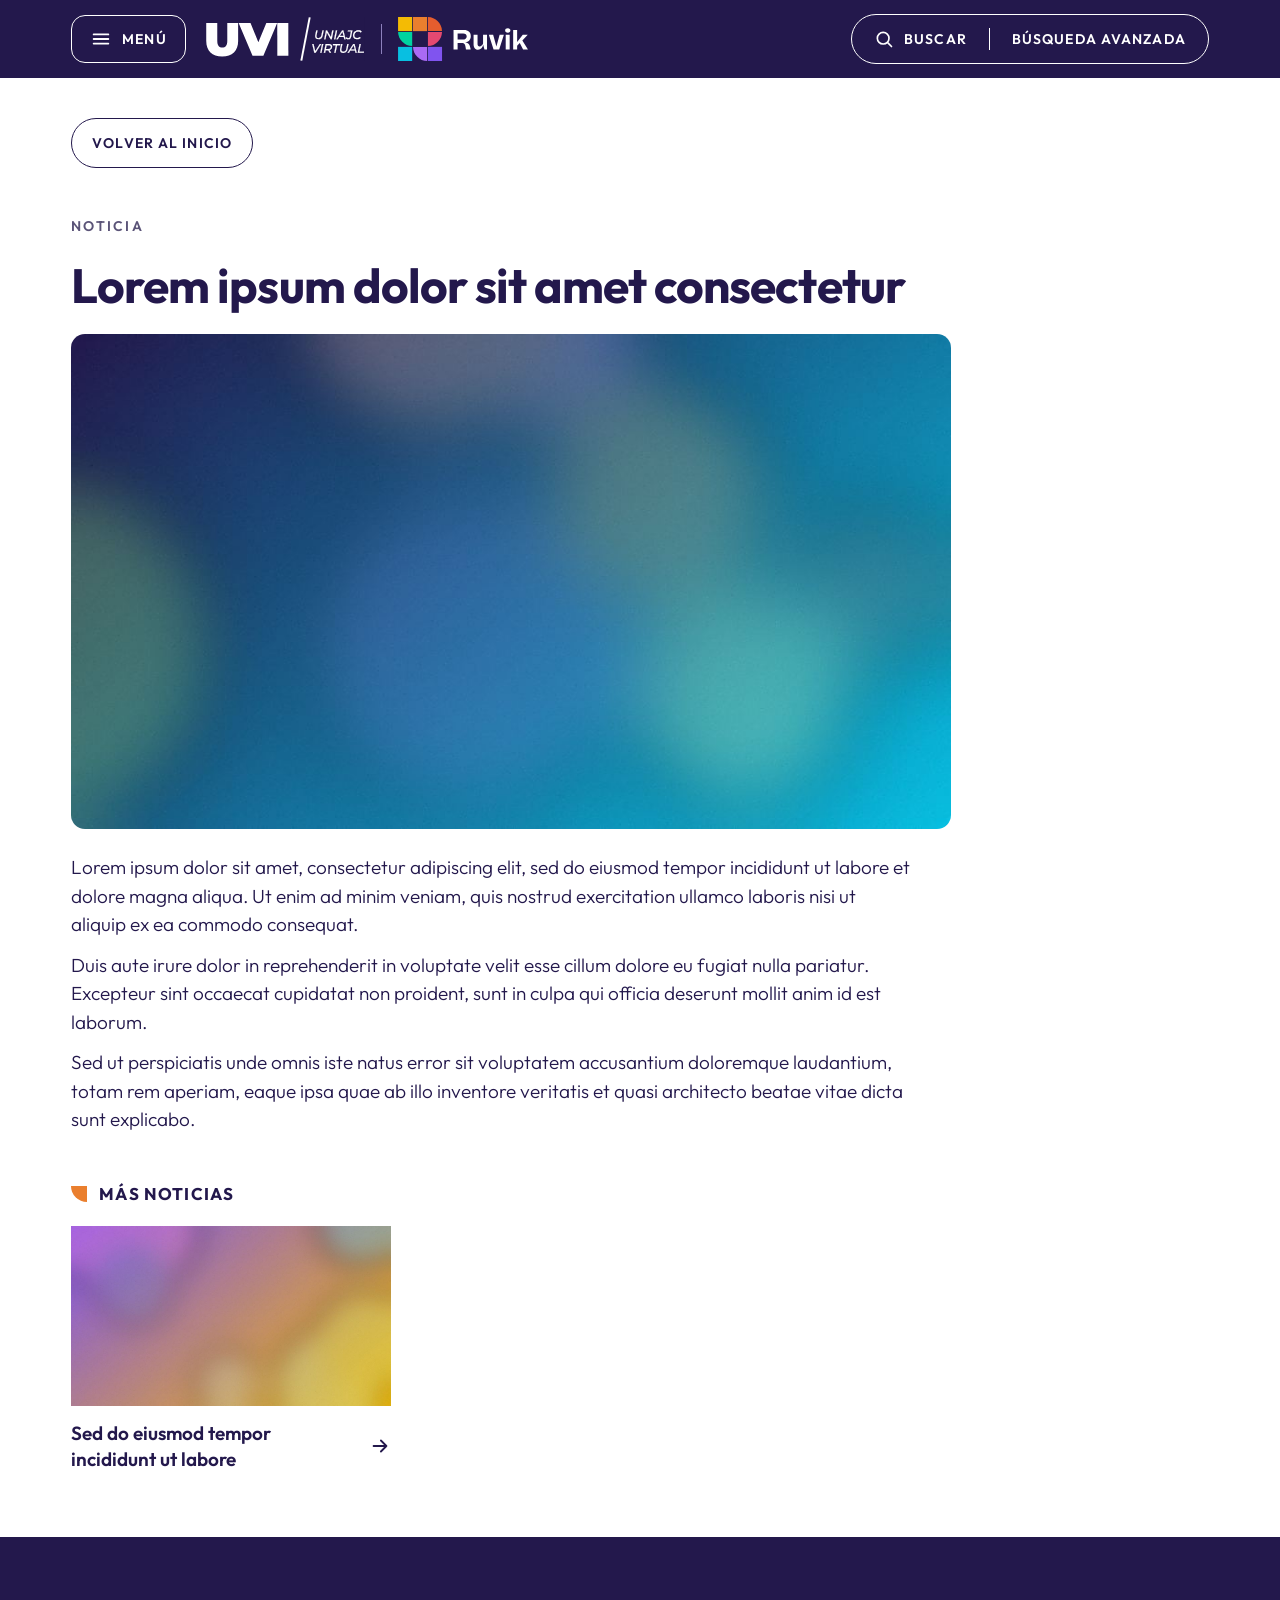
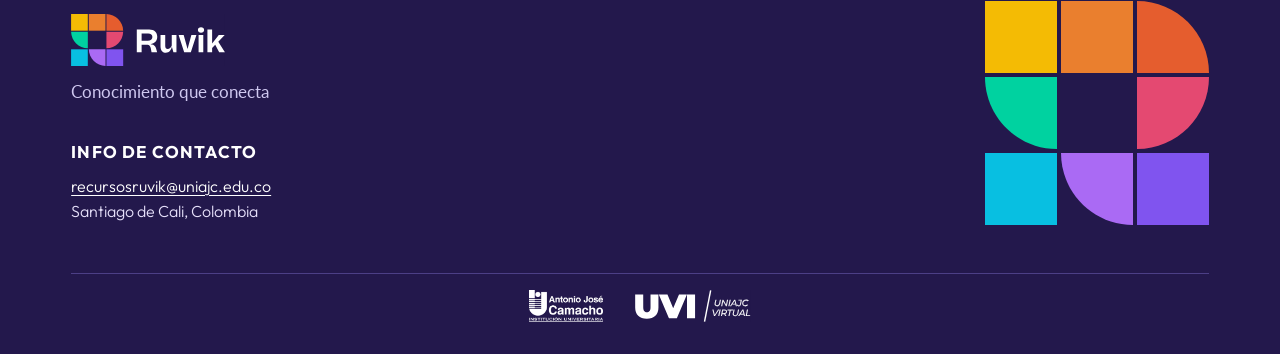
==== commit 4ed09b9c: "Merge remote-tracking branch 'upstream/main' into dev-dani # Conflicts: #	docs/index.html #	docs/js/" ====
--- a/docs/articulo.html
+++ b/docs/articulo.html
@@ -4,25 +4,140 @@
   <meta charset="utf-8">
   <meta name="viewport" content="width=device-width, initial-scale=1">
   <title>Artículo · RUVIK</title>
+  <meta name="description" content="Noticias y experiencias de RUVIK.">
   <meta name="theme-color" content="#23184c">
   <link rel="icon" href="assets/img/mosaic-footer.svg" type="image/svg+xml">
+
   <link rel="preconnect" href="https://fonts.googleapis.com">
   <link rel="preconnect" href="https://fonts.gstatic.com" crossorigin>
   <link rel="stylesheet" href="https://fonts.googleapis.com/css2?family=Lato:wght@400&family=Outfit:wght@300;400;500;600;700&display=swap">
+
   <link rel="stylesheet" href="css/tokens.css">
   <link rel="stylesheet" href="css/base.css">
   <link rel="stylesheet" href="css/components.css">
   <link rel="stylesheet" href="css/layout.css">
-  <link rel="stylesheet" href="css/paginas.css">
-  <script src="js/recursos.js"></script>
-  <script src="js/paginas.js" defer></script>
+  <link rel="stylesheet" href="css/pages.css">
+  <link rel="stylesheet" href="css/extras.css">
+
+  <script src="js/data.js" defer></script>
+  <script src="js/render.js" defer></script>
+  <script src="js/main.js" defer></script>
+  <script src="js/extras.js" defer></script>
 </head>
-<body data-page="articulo">
+<body>
   <a class="skip-link" href="#contenido">Saltar al contenido</a>
-  <div id="slot-header"></div>
 
-  <main class="page" id="contenido"><div id="articulo" style="display:contents"></div></main>
+  <!-- ===================== Header ===================== -->
+  <header class="site-header on-dark" id="inicio">
+    <div class="container site-header__inner">
+      <div class="site-header__left">
+        <button class="header-btn header-btn--outlined" type="button" id="menu-toggle" aria-expanded="false" aria-controls="menu">
+          <img class="header-btn__icon" src="assets/icons/menu.svg" width="22" height="22" alt="">
+          <span class="header-btn__label t-label-button">Menú</span>
+        </button>
+        <div class="site-header__logos">
+          <img class="site-header__logo-uniajc" src="assets/logos/uniajc-virtual.svg" width="158" height="44" alt="UNIAJC Virtual">
+          <span class="site-header__divider" aria-hidden="true"></span>
+          <a href="index.html" aria-label="RUVIK, ir al inicio">
+            <img src="assets/logos/ruvik.svg" width="130" height="44" alt="">
+          </a>
+        </div>
+      </div>
 
-  <div id="slot-footer"></div>
+      <div class="search-group">
+        <button class="header-btn header-btn--segment" type="button" aria-label="Buscar" aria-haspopup="dialog" aria-controls="search" data-search-open>
+          <img class="header-btn__icon" src="assets/icons/search.svg" width="20" height="20" alt="">
+          <span class="header-btn__label t-label-button" aria-hidden="true">Buscar</span>
+        </button>
+        <span class="search-group__divider" aria-hidden="true"></span>
+        <a class="header-btn header-btn--segment search-group__advanced" href="busqueda.html">
+          <span class="t-label-button">Búsqueda avanzada</span>
+        </a>
+      </div>
+    </div>
+  </header>
+
+  <main id="contenido" data-page="articulo"></main>
+
+  <!-- ===================== Footer ===================== -->
+  <footer class="site-footer on-dark" id="contacto">
+    <div class="container site-footer__main">
+      <div class="site-footer__info">
+        <div class="site-footer__brand">
+          <img src="assets/logos/ruvik.svg" width="154" height="52" alt="RUVIK">
+          <p class="site-footer__tagline t-body-tagline">Conocimiento que conecta</p>
+        </div>
+        <div class="site-footer__contact">
+          <h2 class="t-heading-section">Info de contacto</h2>
+          <address class="site-footer__lines t-body-contact">
+            <a class="site-footer__mail" href="mailto:recursosruvik@uniajc.edu.co">recursosruvik@uniajc.edu.co</a>
+            <span>Santiago de Cali, Colombia</span>
+          </address>
+        </div>
+      </div>
+      <img class="site-footer__mosaic" src="assets/img/mosaic-footer.svg" width="224" height="224" alt="">
+    </div>
+    <div class="container site-footer__bottom">
+      <div class="site-footer__logos">
+        <img src="assets/logos/institucional.png" width="74" height="32" alt="Institución Universitaria Antonio José Camacho">
+        <img src="assets/logos/uniajc-virtual.svg" width="115" height="32" alt="UNIAJC Virtual">
+      </div>
+    </div>
+  </footer>
+
+  <!-- ===================== Menú lateral ===================== -->
+  <div class="menu on-dark" id="menu" hidden>
+    <button class="menu__scrim" type="button" tabindex="-1" aria-label="Cerrar menú" data-menu-close></button>
+    <div class="menu__panel" role="dialog" aria-modal="true" aria-labelledby="menu-title">
+      <div class="menu__top">
+        <h2 class="t-heading-section" id="menu-title">Menú</h2>
+        <button class="menu__close" type="button" aria-label="Cerrar menú" data-menu-close>
+          <img src="assets/icons/close.svg" width="22" height="22" alt="">
+        </button>
+      </div>
+      <nav aria-label="Principal">
+        <ul class="menu__items">
+          <li><a class="menu__link t-body-faq" href="index.html">Inicio</a></li>
+          <li><a class="menu__link t-body-faq" href="que-es.html">¿Qué es RUVIK?</a></li>
+          <li><a class="menu__link t-body-faq" href="index.html#sorpresa">Contenido sorpresa</a></li>
+          <li><a class="menu__link t-body-faq" href="index.html#faq">Preguntas frecuentes</a></li>
+          <li><a class="menu__link t-body-faq" href="index.html#noticias">Noticias</a></li>
+          <li><a class="menu__link t-body-faq" href="index.html#experiencias">Experiencias</a></li>
+          <li><a class="menu__link t-body-faq" href="index.html#colecciones">Colecciones</a></li>
+          <li><a class="menu__link t-body-faq" href="autores.html">Autores</a></li>
+          <li><a class="menu__link t-body-faq" href="#contacto">Contacto</a></li>
+          <li class="menu__item--mobile"><a class="menu__link t-body-faq" href="busqueda.html">Búsqueda avanzada</a></li>
+        </ul>
+      </nav>
+    </div>
+  </div>
+
+  <!-- ===================== Modal de búsqueda ===================== -->
+  <div class="search-modal" id="search" hidden>
+    <div class="search-modal__scrim" data-search-close></div>
+    <div class="search-modal__dialog" role="dialog" aria-modal="true" aria-labelledby="search-title">
+      <div class="search-modal__top">
+        <h2 class="section-title">
+          <span class="section-title__marker cell c-yellow cell--tr" aria-hidden="true"></span>
+          <span class="section-title__text t-heading-section" id="search-title">Buscar</span>
+        </h2>
+        <button class="search-modal__close" type="button" aria-label="Cerrar búsqueda" data-search-close>
+          <img src="assets/icons/close-navy.svg" width="22" height="22" alt="">
+        </button>
+      </div>
+
+      <form class="search-form" role="search" novalidate>
+        <label class="search-field">
+          <span class="visually-hidden">Término de búsqueda</span>
+          <img src="assets/icons/search-navy.svg" width="20" height="20" alt="">
+          <input class="search-field__input t-body-faq" type="search" name="q" id="search-input"
+                 placeholder="Recursos, autores o colecciones" autocomplete="off" enterkeyhint="search">
+        </label>
+        <button class="btn-cta t-label-cta" type="submit">Buscar</button>
+      </form>
+
+      <p class="search-modal__hint t-body-small" id="search-hint">Escribe una palabra y presiona Enter.</p>
+    </div>
+  </div>
 </body>
 </html>
--- a/docs/css/pages.css
+++ b/docs/css/pages.css
@@ -0,0 +1,838 @@
+/* ==========================================================================
+   RUVIK · Páginas internas: búsqueda avanzada, recurso y visor
+   Medidas tomadas de las capturas de Figma (1440). Mobile-first.
+   ========================================================================== */
+
+/* ==================== Compartido ==================== */
+
+.page {
+  display: flex;
+  flex-direction: column;
+  gap: var(--space-40);
+  padding-block: var(--space-32) var(--section-pad-y);
+}
+
+@media (min-width: 1024px) {
+  .page {
+    gap: var(--space-56);
+    padding-top: var(--space-40);
+  }
+}
+
+.page.page--tight {
+  gap: var(--space-24);
+}
+
+.page__section {
+  display: flex;
+  flex-direction: column;
+  gap: var(--space-20);
+}
+
+.link {
+  color: var(--brand-violet);
+  text-decoration: underline;
+  text-underline-offset: 3px;
+}
+
+.link:hover {
+  color: var(--brand-navy);
+}
+
+/* ---------- Button/Outline ----------
+   Píldora con borde navy y etiqueta en mayúsculas. */
+.btn-outline {
+  display: inline-flex;
+  align-items: center;
+  justify-content: center;
+  gap: var(--space-8);
+  min-height: 44px;
+  padding: var(--space-8) var(--space-20);
+  border: 1px solid var(--brand-navy);
+  border-radius: var(--radius-pill);
+  background: var(--neutral-white);
+  color: var(--brand-navy);
+  text-align: center;
+  transition: background-color var(--duration-fast) var(--ease);
+}
+
+.btn-outline:hover {
+  background: var(--surface-lilac);
+}
+
+.btn-outline--lg {
+  min-height: 50px;
+}
+
+.btn-outline--block {
+  width: 100%;
+}
+
+/* Sobre superficie lilac el hover usa el tono del mosaico */
+.panel .btn-outline:hover,
+.filters .btn-outline:hover,
+.viewer-toolbar .btn-outline:hover {
+  background: var(--surface-mosaic);
+}
+
+/* CTA amarillo sobre fondo claro: hover navy (el blanco no contrasta) */
+.btn-cta--on-light:hover {
+  background: var(--brand-navy);
+  color: var(--neutral-white);
+}
+
+/* ---------- Panel (tarjeta lilac) ---------- */
+.panel {
+  display: flex;
+  flex-direction: column;
+  gap: var(--space-16);
+  padding: var(--space-24) var(--space-20);
+  border-radius: var(--radius-14);
+  background: var(--surface-lilac);
+}
+
+@media (min-width: 640px) {
+  .panel {
+    padding: var(--space-28);
+  }
+}
+
+.panel__text {
+  color: var(--neutral-text-secondary);
+}
+
+/* ---------- Ficha técnica (dl) ---------- */
+.sheet__row {
+  display: grid;
+  grid-template-columns: minmax(96px, 120px) minmax(0, 1fr);
+  gap: var(--space-16);
+  align-items: baseline;
+  padding-block: var(--space-10);
+  border-bottom: 1px solid var(--neutral-divider);
+}
+
+.sheet__label {
+  font-size: var(--fs-body-caption);
+  line-height: var(--lh-body-caption);
+  color: var(--neutral-text-secondary);
+}
+
+.sheet__value {
+  margin: 0;
+  font-size: var(--fs-body-small);
+  line-height: var(--lh-body-small);
+}
+
+/* Variante compacta, sin divisores (visor) */
+.sheet--plain .sheet__row {
+  padding-block: var(--space-6);
+  border-bottom: 0;
+}
+
+.sheet--plain .sheet__value {
+  font-size: var(--fs-body-default);
+  line-height: var(--lh-body-default);
+}
+
+/* ---------- Etiquetas ---------- */
+.tags {
+  display: flex;
+  flex-wrap: wrap;
+  gap: var(--space-8);
+}
+
+.tag {
+  display: inline-flex;
+  align-items: center;
+  min-height: 32px;
+  padding: var(--space-4) var(--space-12);
+  border-radius: var(--radius-pill);
+  background: var(--surface-lilac);
+  color: var(--brand-navy);
+  font-size: var(--fs-body-caption);
+  line-height: var(--lh-body-caption);
+  transition: background-color var(--duration-fast) var(--ease);
+}
+
+a.tag:hover {
+  background: var(--surface-mosaic);
+}
+
+/* ---------- Card/Resource (extiende Card/News) ---------- */
+.card-resource__text {
+  display: flex;
+  flex-direction: column;
+  gap: var(--space-8);
+}
+
+.card-resource__meta {
+  color: var(--neutral-text-secondary);
+}
+
+.resource-grid {
+  display: grid;
+  grid-template-columns: repeat(auto-fill, minmax(min(100%, 270px), 1fr));
+  gap: var(--space-40) var(--space-24);
+}
+
+/* ==================== Búsqueda avanzada ==================== */
+
+/* Barra de búsqueda grande: el botón va dentro de la píldora */
+.search-bar {
+  display: flex;
+  align-items: center;
+  gap: var(--space-10);
+  min-height: 60px;
+  padding: var(--space-6) var(--space-6) var(--space-6) var(--space-20);
+  border: 1px solid var(--neutral-dot);
+  border-radius: var(--radius-pill);
+  background: var(--neutral-white);
+  cursor: text;
+  transition: border-color var(--duration-fast) var(--ease);
+}
+
+.search-bar:hover {
+  border-color: var(--brand-navy);
+}
+
+.search-bar:focus-within {
+  border-color: var(--brand-violet);
+  outline: 3px solid var(--focus-ring);
+  outline-offset: 2px;
+}
+
+.search-bar img {
+  flex-shrink: 0;
+}
+
+.search-bar__input {
+  flex: 1;
+  min-width: 0;
+  height: 44px;
+  border: 0;
+  background: transparent;
+  color: var(--brand-navy);
+  font-family: inherit;
+}
+
+.search-bar__input:focus {
+  outline: none;
+}
+
+.search-bar__input::placeholder {
+  color: var(--neutral-text-secondary);
+  opacity: 1;
+}
+
+.search-bar .btn-cta {
+  flex-shrink: 0;
+  height: 46px;
+  padding-inline: var(--space-24);
+}
+
+@media (max-width: 479px) {
+  .search-bar .btn-cta {
+    padding-inline: var(--space-16);
+  }
+}
+
+.search-layout {
+  display: grid;
+  grid-template-columns: minmax(0, 1fr);
+  gap: var(--space-24);
+  align-items: start;
+}
+
+@media (min-width: 1024px) {
+  .search-layout {
+    grid-template-columns: minmax(240px, 318px) minmax(0, 1fr);
+    gap: var(--space-40);
+  }
+}
+
+/* ---------- Filtros ---------- */
+.filters {
+  border-radius: var(--radius-14);
+  background: var(--surface-lilac);
+}
+
+.filters__toggle {
+  display: flex;
+  align-items: center;
+  justify-content: space-between;
+  gap: var(--space-12);
+  width: 100%;
+  min-height: 56px;
+  padding: var(--space-12) var(--space-20);
+  border-radius: var(--radius-14);
+  text-align: left;
+}
+
+.filters__toggle-icon {
+  transition: transform var(--duration-fast) var(--ease);
+}
+
+.filters__toggle[aria-expanded="true"] .filters__toggle-icon {
+  transform: rotate(45deg);
+}
+
+.filters__count {
+  color: var(--brand-violet);
+}
+
+.filters__body {
+  display: none;
+  flex-direction: column;
+  gap: var(--space-24);
+  padding: 0 var(--space-20) var(--space-20);
+}
+
+.filters.is-open .filters__body {
+  display: flex;
+}
+
+.filters__heading {
+  display: none;
+}
+
+@media (min-width: 1024px) {
+  .filters {
+    position: sticky;
+    top: var(--space-24);
+  }
+
+  .filters__toggle {
+    display: none;
+  }
+
+  .filters__body,
+  .filters.is-open .filters__body {
+    display: flex;
+    padding: var(--space-24) var(--space-20);
+  }
+
+  .filters__heading {
+    display: block;
+  }
+}
+
+.filter-group {
+  display: flex;
+  flex-direction: column;
+  gap: var(--space-4);
+  min-width: 0;
+  padding: 0;
+  border: 0;
+}
+
+.filter-group__legend {
+  margin-bottom: var(--space-6);
+  padding: 0;
+  font-weight: var(--fw-semibold);
+  font-size: var(--fs-body-caption);
+  line-height: var(--lh-body-caption);
+  letter-spacing: 0.1em;
+}
+
+/* Checkbox propio: caja navy, marcado violeta */
+.check {
+  display: flex;
+  align-items: center;
+  gap: var(--space-10);
+  min-height: 32px;
+  cursor: pointer;
+}
+
+.check__input {
+  appearance: none;
+  flex-shrink: 0;
+  display: grid;
+  place-content: center;
+  width: 18px;
+  height: 18px;
+  margin: 0;
+  border: 1.5px solid var(--brand-navy);
+  border-radius: 4px;
+  background: var(--neutral-white);
+  cursor: pointer;
+  transition: background-color var(--duration-fast) var(--ease), border-color var(--duration-fast) var(--ease);
+}
+
+.check__input::before {
+  content: "";
+  width: 10px;
+  height: 6px;
+  margin-top: -2px;
+  border: solid var(--neutral-white);
+  border-width: 0 0 2px 2px;
+  transform: rotate(-45deg) scale(0);
+  transition: transform var(--duration-fast) var(--ease);
+}
+
+.check__input:checked {
+  border-color: var(--brand-violet);
+  background: var(--brand-violet);
+}
+
+.check__input:checked::before {
+  transform: rotate(-45deg) scale(1);
+}
+
+.check__input:focus-visible {
+  outline-offset: 2px;
+}
+
+.check:hover .check__input:not(:checked) {
+  background: var(--surface-mosaic);
+}
+
+/* ---------- Resultados ---------- */
+.results {
+  display: flex;
+  flex-direction: column;
+  gap: var(--space-24);
+  min-width: 0;
+}
+
+.results__top {
+  display: flex;
+  flex-wrap: wrap;
+  align-items: center;
+  justify-content: space-between;
+  gap: var(--space-12) var(--space-16);
+}
+
+/* Select con aspecto de Button/Outline */
+.sort {
+  position: relative;
+  display: inline-flex;
+  align-items: center;
+}
+
+.sort__select {
+  appearance: none;
+  min-height: 44px;
+  padding: var(--space-8) var(--space-40) var(--space-8) var(--space-20);
+  border: 1px solid var(--brand-navy);
+  border-radius: var(--radius-pill);
+  background: var(--neutral-white);
+  color: var(--brand-navy);
+  font-family: inherit;
+  font-weight: var(--fw-semibold);
+  font-size: var(--fs-label-button);
+  line-height: var(--lh-label-button);
+  letter-spacing: var(--ls-label-button);
+  text-transform: uppercase;
+  cursor: pointer;
+  transition: background-color var(--duration-fast) var(--ease);
+}
+
+.sort__select:hover {
+  background: var(--surface-lilac);
+}
+
+.sort::after {
+  content: "";
+  position: absolute;
+  right: var(--space-18);
+  top: 50%;
+  width: 7px;
+  height: 7px;
+  margin-top: -5px;
+  border: solid var(--brand-navy);
+  border-width: 0 1.5px 1.5px 0;
+  transform: rotate(45deg);
+  pointer-events: none;
+}
+
+/* La rejilla de resultados llega a 3 columnas como en Figma */
+.results .resource-grid {
+  grid-template-columns: repeat(auto-fill, minmax(min(100%, 240px), 1fr));
+}
+
+/* ==================== Detalle del recurso ==================== */
+
+.resource-hero {
+  display: grid;
+  grid-template-columns: minmax(0, 1fr);
+  gap: var(--space-32);
+  align-items: start;
+}
+
+.resource-hero__image {
+  width: 100%;
+  max-width: 548px;
+  padding: 0;
+  background: var(--surface-mosaic);
+  --mosaic-gap: clamp(3px, 0.3vw, 4px);
+}
+
+.resource-hero__body {
+  display: flex;
+  flex-direction: column;
+  align-items: flex-start;
+  gap: var(--space-16);
+  min-width: 0;
+}
+
+.resource-hero__meta {
+  color: var(--neutral-text-secondary);
+}
+
+.resource-hero__eyebrow {
+  margin-top: var(--space-8);
+  color: var(--brand-violet);
+  font-size: var(--fs-body-caption);
+  letter-spacing: 0.12em;
+}
+
+.resource-hero__synopsis {
+  color: var(--neutral-text-secondary);
+}
+
+.resource-hero__actions {
+  display: flex;
+  flex-wrap: wrap;
+  gap: var(--space-12);
+  margin-top: var(--space-8);
+}
+
+.resource-hero .tags {
+  margin-top: var(--space-8);
+}
+
+@media (min-width: 768px) {
+  .resource-hero {
+    grid-template-columns: minmax(0, 548fr) minmax(0, 700fr);
+    gap: var(--space-32) clamp(32px, 3vw, 48px);
+  }
+}
+
+.info-grid {
+  display: grid;
+  grid-template-columns: minmax(0, 1fr);
+  gap: var(--space-24) var(--space-32);
+  align-items: start;
+}
+
+@media (min-width: 768px) {
+  .info-grid {
+    grid-template-columns: repeat(2, minmax(0, 1fr));
+  }
+}
+
+/* Profe creador/a */
+.author {
+  display: flex;
+  align-items: center;
+  gap: var(--space-16);
+}
+
+.author__avatar {
+  display: block;
+  flex-shrink: 0;
+  width: 64px;
+  aspect-ratio: 1;
+  background: var(--brand-violet);
+}
+
+.author__name {
+  font-weight: var(--fw-semibold);
+  font-size: var(--fs-body-faq);
+  line-height: var(--lh-body-faq);
+}
+
+.author__faculty {
+  color: var(--neutral-text-secondary);
+}
+
+.panel > .btn-outline {
+  align-self: flex-start;
+}
+
+/* Experiencias de uso */
+.empty-panel {
+  gap: var(--space-12);
+}
+
+.empty-panel__title {
+  font-weight: var(--fw-semibold);
+  font-size: var(--fs-body-faq);
+  line-height: var(--lh-body-faq);
+}
+
+.empty-panel .btn-outline {
+  margin-top: var(--space-4);
+}
+
+/* Comentarios */
+.comment-form {
+  display: flex;
+  flex-direction: column;
+  align-items: flex-start;
+  gap: var(--space-12);
+}
+
+.comment-form__label {
+  font-weight: var(--fw-semibold);
+  font-size: var(--fs-body-caption);
+  line-height: var(--lh-body-caption);
+  letter-spacing: 0.1em;
+}
+
+.comment-form__input {
+  width: 100%;
+  min-height: 96px;
+  padding: var(--space-14) var(--space-16);
+  border: 1px solid var(--neutral-dot);
+  border-radius: var(--radius-14);
+  background: var(--neutral-white);
+  color: var(--brand-navy);
+  font: inherit;
+  font-size: var(--fs-body-small);
+  line-height: var(--lh-body-small);
+  resize: vertical;
+  transition: border-color var(--duration-fast) var(--ease);
+}
+
+.comment-form__input:hover {
+  border-color: var(--brand-navy);
+}
+
+.comment-form__input:focus {
+  border-color: var(--brand-violet);
+  outline: 3px solid var(--focus-ring);
+  outline-offset: 2px;
+}
+
+.comment-form__input::placeholder {
+  color: var(--neutral-text-secondary);
+  opacity: 1;
+}
+
+.comment-form__status {
+  color: var(--neutral-text-secondary);
+}
+
+.comment-form__status.is-error {
+  color: var(--brand-red-orange);
+}
+
+/* ==================== Visor del recurso ==================== */
+
+.viewer-head {
+  display: flex;
+  flex-wrap: wrap;
+  align-items: center;
+  gap: var(--space-16) var(--space-24);
+}
+
+.viewer-head__title {
+  flex: 1 1 280px;
+}
+
+.viewer-layout {
+  display: grid;
+  grid-template-columns: minmax(0, 1fr);
+  gap: var(--space-24) var(--space-32);
+  align-items: start;
+}
+
+@media (min-width: 1024px) {
+  .viewer-layout {
+    grid-template-columns: minmax(0, 1fr) minmax(300px, 360px);
+  }
+}
+
+.viewer-main {
+  display: flex;
+  flex-direction: column;
+  gap: var(--space-16);
+  min-width: 0;
+}
+
+.viewer-toolbar {
+  display: flex;
+  flex-wrap: wrap;
+  align-items: center;
+  gap: var(--space-10) var(--space-12);
+  padding: var(--space-10) var(--space-14);
+  border-radius: var(--radius-14);
+  background: var(--surface-lilac);
+}
+
+.viewer-toolbar .btn-outline {
+  min-height: 40px;
+  background: transparent;
+}
+
+.badge {
+  display: inline-flex;
+  align-items: center;
+  min-height: 32px;
+  padding: var(--space-4) var(--space-12);
+  border-radius: var(--radius-pill);
+  background: var(--brand-yellow);
+  color: var(--brand-navy);
+  font-weight: var(--fw-semibold);
+  font-size: var(--fs-body-small);
+  line-height: var(--lh-body-small);
+  letter-spacing: 0.12em;
+}
+
+/* Área de vista previa */
+.viewer-stage {
+  display: flex;
+  align-items: center;
+  justify-content: center;
+  min-height: clamp(360px, 50vw, 700px);
+  padding: var(--space-24) var(--space-16);
+  border-radius: var(--radius-14);
+  background: var(--surface-mosaic);
+}
+
+.viewer-stage:fullscreen {
+  border-radius: 0;
+}
+
+.viewer-stage__frame {
+  width: 100%;
+  height: 100%;
+  min-height: inherit;
+  border: 0;
+  border-radius: var(--radius-14);
+  background: var(--neutral-white);
+}
+
+.viewer-card {
+  display: flex;
+  flex-direction: column;
+  gap: var(--space-16);
+  width: min(560px, 100%);
+  padding: var(--space-32) var(--space-24);
+  border: 1px solid var(--neutral-divider);
+  border-radius: var(--radius-14);
+  background: var(--neutral-white);
+}
+
+@media (min-width: 640px) {
+  .viewer-card {
+    padding: var(--space-48);
+  }
+}
+
+.viewer-card__eyebrow {
+  color: var(--brand-violet);
+}
+
+.viewer-card__text {
+  color: var(--neutral-text-secondary);
+}
+
+.chips {
+  display: flex;
+  flex-wrap: wrap;
+  gap: var(--space-8);
+}
+
+.chip {
+  display: inline-flex;
+  align-items: center;
+  gap: var(--space-8);
+  min-height: 32px;
+  padding: var(--space-4) var(--space-12);
+  border-radius: var(--radius-pill);
+  background: var(--surface-lilac);
+}
+
+.chip__dot {
+  flex-shrink: 0;
+  width: 11px;
+  height: 11px;
+  border-radius: 2px;
+  background: var(--cell-color);
+}
+
+.video-placeholder {
+  display: flex;
+  flex-direction: column;
+  align-items: center;
+  justify-content: center;
+  gap: var(--space-16);
+  min-height: 200px;
+  margin-top: var(--space-8);
+  border-radius: var(--radius-14);
+  background: var(--brand-navy);
+  color: var(--neutral-white);
+}
+
+.video-placeholder__play {
+  position: relative;
+  width: 56px;
+  height: 56px;
+  border-radius: var(--radius-pill);
+  background: var(--brand-yellow);
+  transition: transform var(--duration-fast) var(--ease);
+}
+
+.video-placeholder:hover .video-placeholder__play {
+  transform: scale(1.06);
+}
+
+/* Columna lateral */
+.viewer-aside {
+  display: flex;
+  flex-direction: column;
+  gap: var(--space-24);
+  min-width: 0;
+}
+
+.viewer-aside .panel {
+  gap: var(--space-16);
+  padding: var(--space-24);
+}
+
+.files {
+  display: flex;
+  flex-direction: column;
+  gap: var(--space-16);
+}
+
+.file-card {
+  display: flex;
+  flex-direction: column;
+  gap: var(--space-16);
+  padding: var(--space-16);
+  border-radius: var(--radius-14);
+  background: var(--neutral-white);
+}
+
+.file-card__head {
+  display: flex;
+  align-items: center;
+  gap: var(--space-12);
+}
+
+.file-card__icon {
+  display: block;
+  flex-shrink: 0;
+  width: 48px;
+}
+
+.file-card__icon .cell {
+  display: block;
+}
+
+.file-card__title {
+  font-weight: var(--fw-medium);
+  font-size: var(--fs-body-default);
+  line-height: 1.6;
+}
+
+.file-card__meta {
+  color: var(--neutral-text-secondary);
+}
+
+.file-card .btn-outline:hover {
+  background: var(--surface-lilac);
+}
--- a/docs/css/extras.css
+++ b/docs/css/extras.css
@@ -0,0 +1,33 @@
+/* ==========================================================================
+   RUVIK · Estilos de las páginas extra (colecciones, autores, que-es, articulo)
+   Prefijo x-: se apoya en tokens.css, components.css y pages.css.
+   ========================================================================== */
+
+.x-page { display: flex; flex-direction: column; gap: var(--space-48); }
+.x-muted { color: var(--neutral-text-secondary); }
+.x-back { align-self: flex-start; }
+.x-eyebrow { color: var(--neutral-text-secondary); text-transform: uppercase; }
+.x-title { font-size: clamp(2rem, 1.2rem + 2.4vw, 3rem); }
+.x-prose { display: flex; flex-direction: column; gap: var(--space-12); max-width: 70ch; }
+.x-page .page__section { display: flex; flex-direction: column; gap: var(--space-20); }
+
+.x-grid { display: grid; gap: var(--space-32) var(--space-24); grid-template-columns: repeat(auto-fill, minmax(260px, 1fr)); }
+
+.x-authors { display: grid; gap: var(--space-16); grid-template-columns: repeat(auto-fill, minmax(300px, 1fr)); }
+.x-author-card { display: flex; align-items: center; gap: var(--space-16); padding: var(--space-16); border-radius: var(--radius-14); background: var(--surface-lilac); color: var(--brand-navy); }
+.x-author-card > div { flex: 1; min-width: 0; }
+.x-author-card:hover h3 { color: var(--brand-violet); }
+.x-author-card:hover .arrow__default { opacity: 0; }
+.x-author-card:hover .arrow__hover { opacity: 1; }
+.x-avatar { --mosaic-cols: 2; --mosaic-cell: 36px; --mosaic-gap: 3px; flex-shrink: 0; }
+.x-author-head { display: flex; flex-wrap: wrap; align-items: flex-start; gap: var(--space-32); }
+.x-author-head .x-avatar { --mosaic-cell: 64px; }
+.x-author-head .x-prose { flex: 1 1 320px; }
+
+.x-about { display: flex; flex-direction: column; gap: var(--space-20); align-items: flex-start; }
+.x-steps { display: grid; gap: var(--space-16); grid-template-columns: repeat(auto-fit, minmax(240px, 1fr)); }
+.x-step { color: var(--brand-violet); }
+
+.x-article { display: flex; flex-direction: column; gap: var(--space-24); max-width: 880px; }
+.x-article__image { width: 100%; height: auto; aspect-ratio: 16 / 9; object-fit: cover; border-radius: var(--radius-14); }
+.x-related { display: grid; gap: var(--space-24); grid-template-columns: repeat(auto-fill, minmax(240px, 320px)); }
